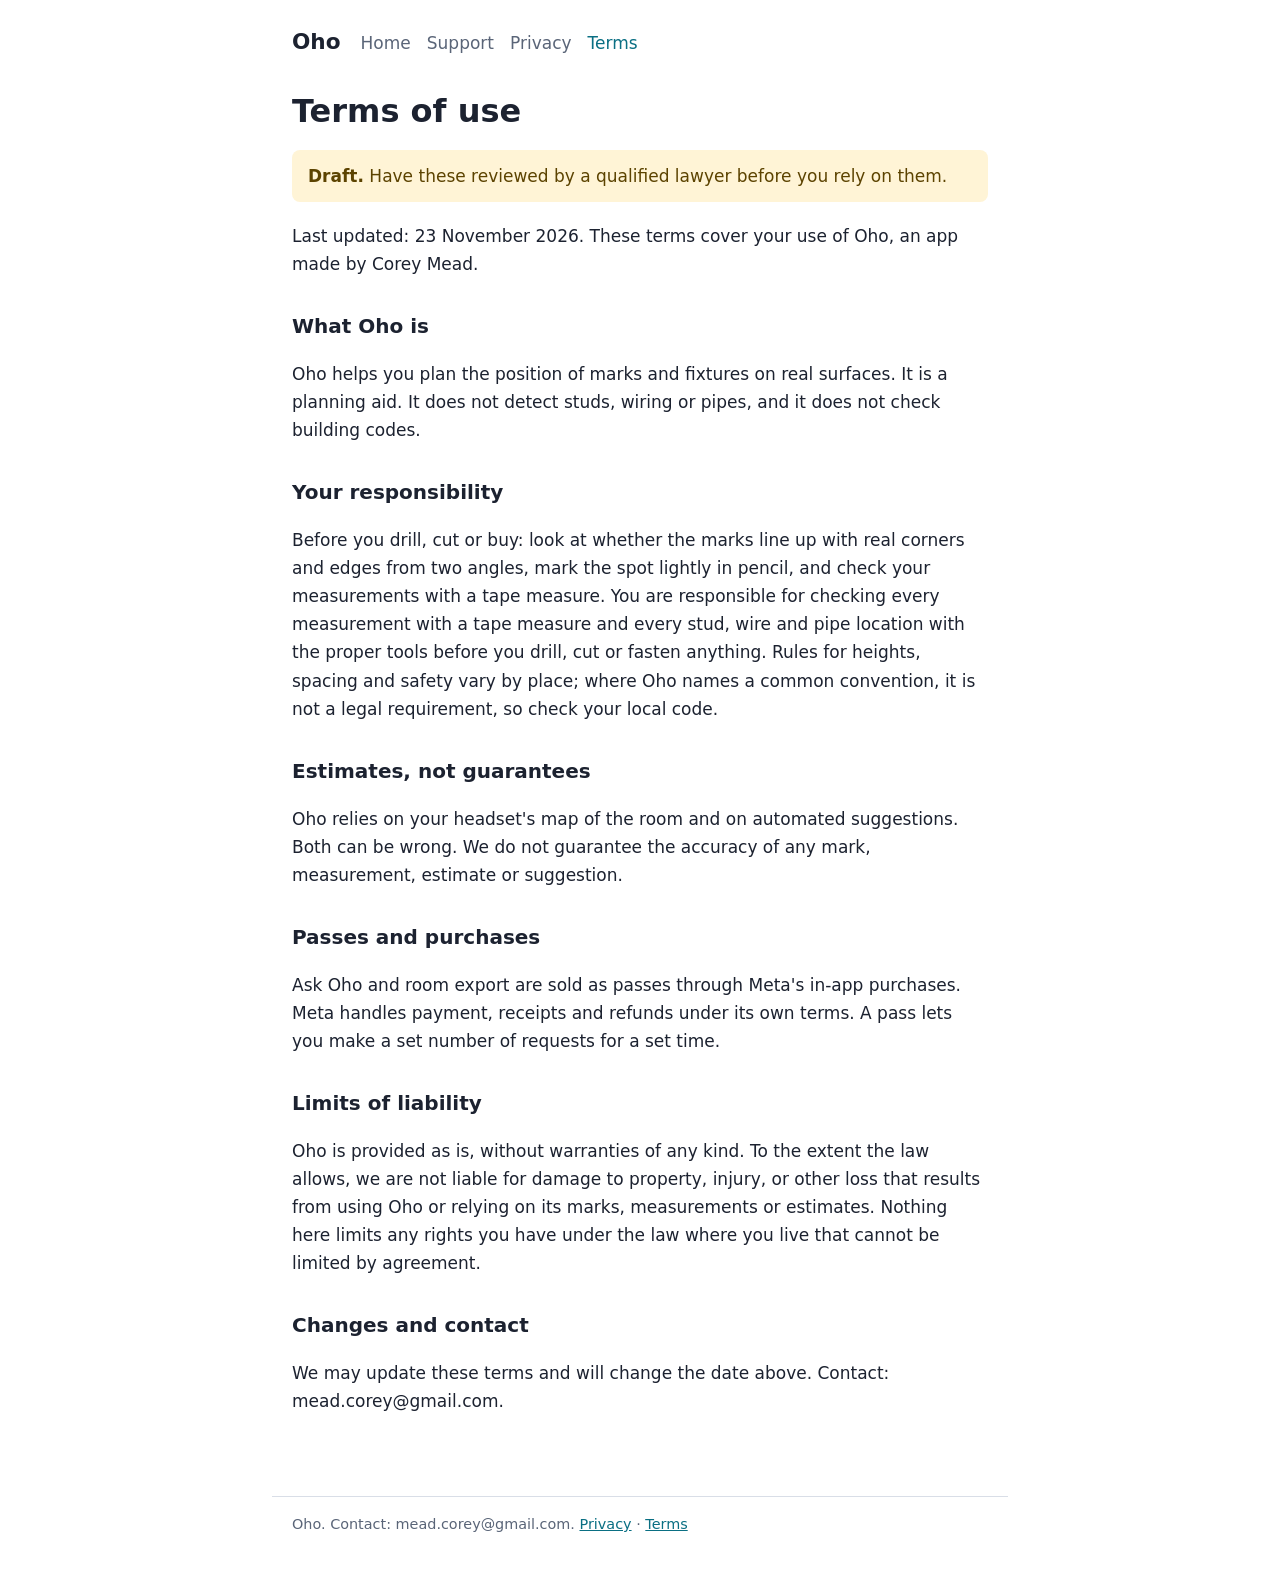
==== terms.html @ ea2384c0 "Listing home page, support and terms; updated privacy policy Co-Authored-By: Claude Sonnet 5.5 <nore" ====
<!doctype html>
<html lang="en">
<head>
<meta charset="utf-8">
<meta name="viewport" content="width=device-width, initial-scale=1">
<title>Oho terms of use</title>
<link rel="stylesheet" href="style.css">
</head>
<body>
<header><a class="brand" href="index.html">Oho</a><nav><a href="index.html">Home</a><a href="support.html">Support</a><a href="privacy.html">Privacy</a><a href="terms.html" aria-current="page">Terms</a></nav></header>
<main>
<h1>Terms of use</h1>
<div class="draft"><strong>Draft.</strong> Have these reviewed by a qualified lawyer before you rely on them.</div>
<p>Last updated: 23 November 2026. These terms cover your use of Oho, an app made by Corey Mead.</p>
<h2>What Oho is</h2>
<p>Oho helps you plan the position of marks and fixtures on real surfaces. It is a planning aid. It does not detect studs, wiring or pipes, and it does not check building codes.</p>
<h2>Your responsibility</h2>
<p>Before you drill, cut or buy: look at whether the marks line up with real corners and edges from two angles, mark the spot lightly in pencil, and check your measurements with a tape measure. You are responsible for checking every measurement with a tape measure and every stud, wire and pipe location with the proper tools before you drill, cut or fasten anything. Rules for heights, spacing and safety vary by place; where Oho names a common convention, it is not a legal requirement, so check your local code.</p>
<h2>Estimates, not guarantees</h2>
<p>Oho relies on your headset's map of the room and on automated suggestions. Both can be wrong. We do not guarantee the accuracy of any mark, measurement, estimate or suggestion.</p>
<h2>Passes and purchases</h2>
<p>Ask Oho and room export are sold as passes through Meta's in-app purchases. Meta handles payment, receipts and refunds under its own terms. A pass lets you make a set number of requests for a set time.</p>
<h2>Limits of liability</h2>
<p>Oho is provided as is, without warranties of any kind. To the extent the law allows, we are not liable for damage to property, injury, or other loss that results from using Oho or relying on its marks, measurements or estimates. Nothing here limits any rights you have under the law where you live that cannot be limited by agreement.</p>
<h2>Changes and contact</h2>
<p>We may update these terms and will change the date above. Contact: mead.corey@gmail.com.</p>
</main>
<footer>Oho. Contact: mead.corey@gmail.com. <a href="privacy.html">Privacy</a> &middot; <a href="terms.html">Terms</a></footer>
</body>
</html>
---- style.css ----
/* Oho site. Plain CSS, light and dark. */
:root { --bg:#ffffff; --text:#1c2230; --muted:#5a6578; --accent:#0a6f83; --rule:#d9dee7; --card:#f4f6fa; --warn:#fff4d6; --warn-text:#5c4300; }
@media (prefers-color-scheme: dark) { :root { --bg:#10141c; --text:#e8ecf3; --muted:#a3adbf; --accent:#4fc3d9; --rule:#2a3140; --card:#181e29; --warn:#3a2f10; --warn-text:#f3d98a; } }
* { box-sizing: border-box; }
body { margin:0; background:var(--bg); color:var(--text); font:17px/1.65 system-ui,-apple-system,"Segoe UI",Roboto,sans-serif; }
header, main, footer { max-width: 46rem; margin: 0 auto; padding: 0 1.25rem; }
header { padding-top: 1.5rem; display:flex; gap:1.25rem; align-items:baseline; flex-wrap:wrap; }
header a.brand { font-weight:700; font-size:1.35rem; color:var(--text); text-decoration:none; }
nav a { color:var(--muted); text-decoration:none; margin-right:1rem; }
nav a:hover, nav a[aria-current] { color:var(--accent); }
main { padding-bottom: 2rem; }
h1 { font-size:2rem; line-height:1.2; margin:2rem 0 .5rem; }
h2 { font-size:1.25rem; margin:2rem 0 .25rem; }
a { color:var(--accent); }
table { border-collapse:collapse; width:100%; margin:1rem 0; font-size:.95rem; }
th, td { border:1px solid var(--rule); padding:.5rem .6rem; text-align:left; vertical-align:top; }
th { background:var(--card); }
.lead { font-size:1.2rem; color:var(--muted); }
.draft { background:var(--warn); color:var(--warn-text); padding:.75rem 1rem; border-radius:8px; margin:1.25rem 0; }
.card { background:var(--card); border:1px solid var(--rule); border-radius:12px; padding:1rem 1.25rem; margin:1rem 0; }
footer { border-top:1px solid var(--rule); margin-top:2rem; padding-top:1rem; padding-bottom:2rem; color:var(--muted); font-size:.9rem; }

.hero { width:100%; height:auto; border-radius:12px; margin-top:1.25rem; }
ul { padding-left:1.25rem; }
.card ul { margin:.4rem 0 0; }
main, header, footer { overflow-wrap:anywhere; }
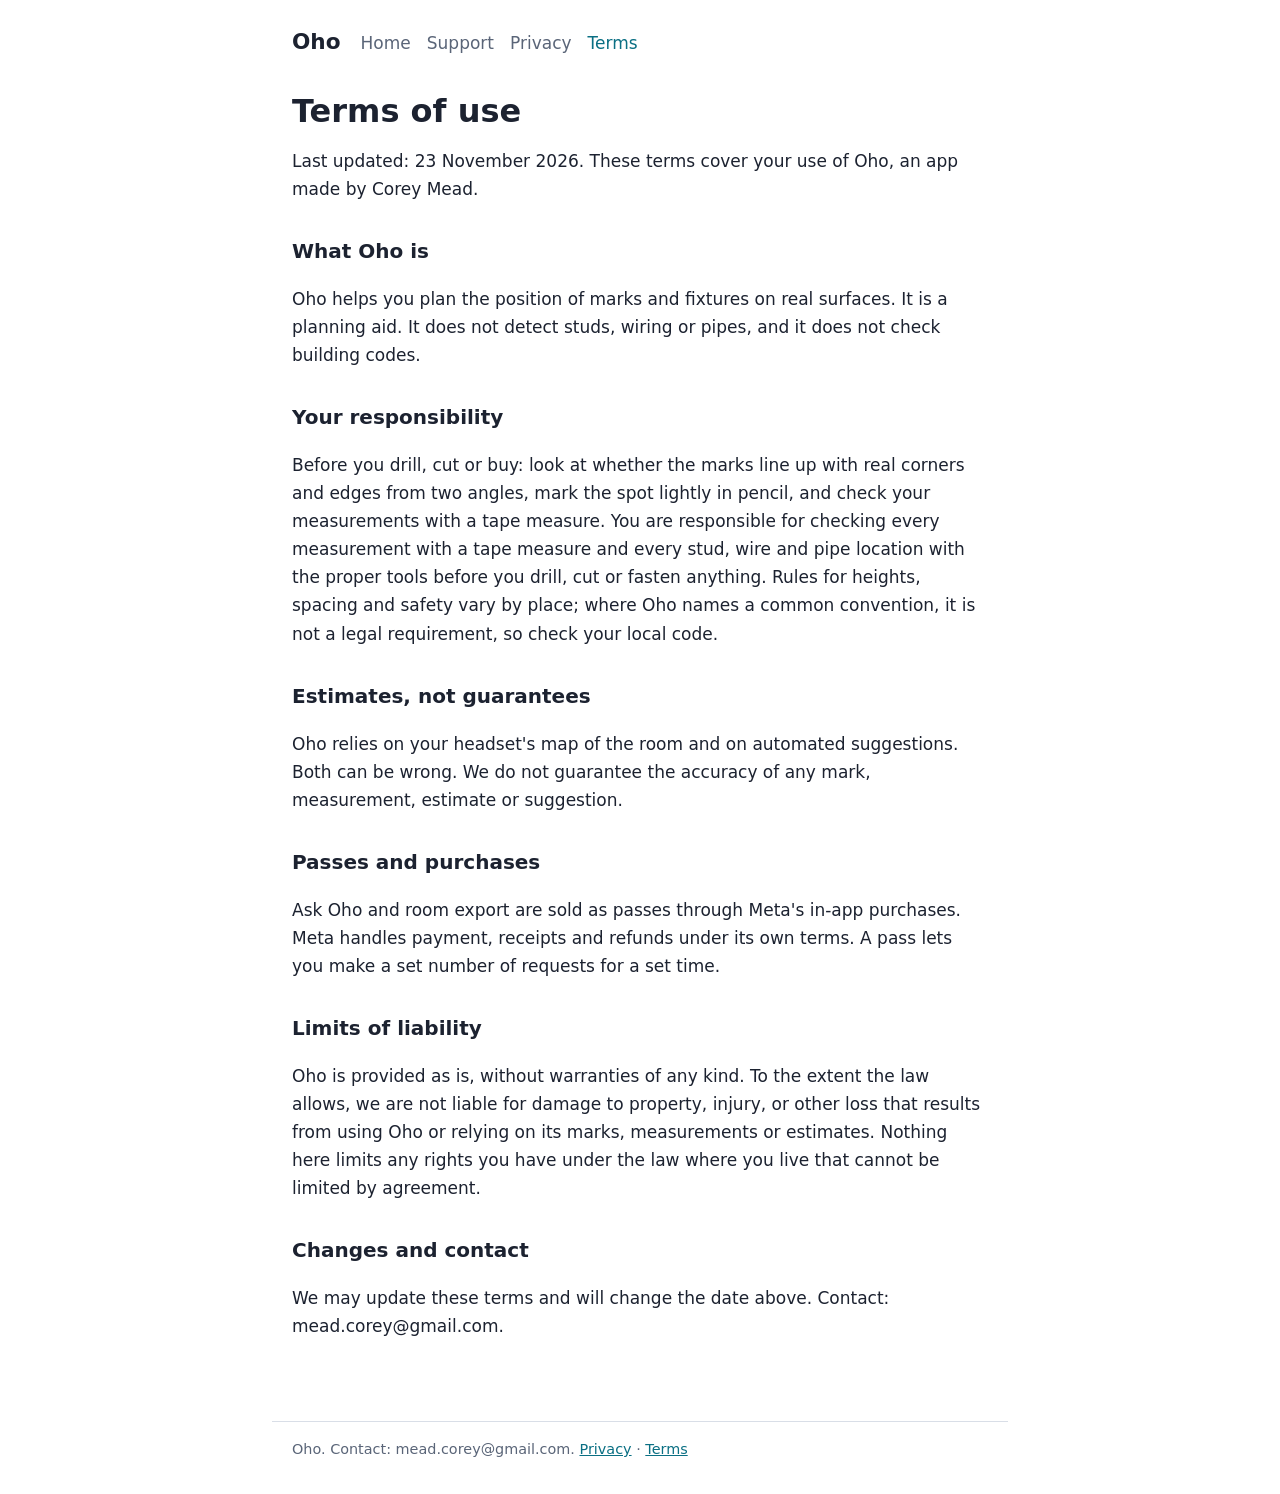
==== commit a821d57e: "Remove draft banner from terms Co-Authored-By: Claude Sonnet 5.5 <noreply@anthropic.com>" ====
--- a/terms.html
+++ b/terms.html
@@ -10,7 +10,6 @@
 <header><a class="brand" href="index.html">Oho</a><nav><a href="index.html">Home</a><a href="support.html">Support</a><a href="privacy.html">Privacy</a><a href="terms.html" aria-current="page">Terms</a></nav></header>
 <main>
 <h1>Terms of use</h1>
-<div class="draft"><strong>Draft.</strong> Have these reviewed by a qualified lawyer before you rely on them.</div>
 <p>Last updated: 23 November 2026. These terms cover your use of Oho, an app made by Corey Mead.</p>
 <h2>What Oho is</h2>
 <p>Oho helps you plan the position of marks and fixtures on real surfaces. It is a planning aid. It does not detect studs, wiring or pipes, and it does not check building codes.</p>
